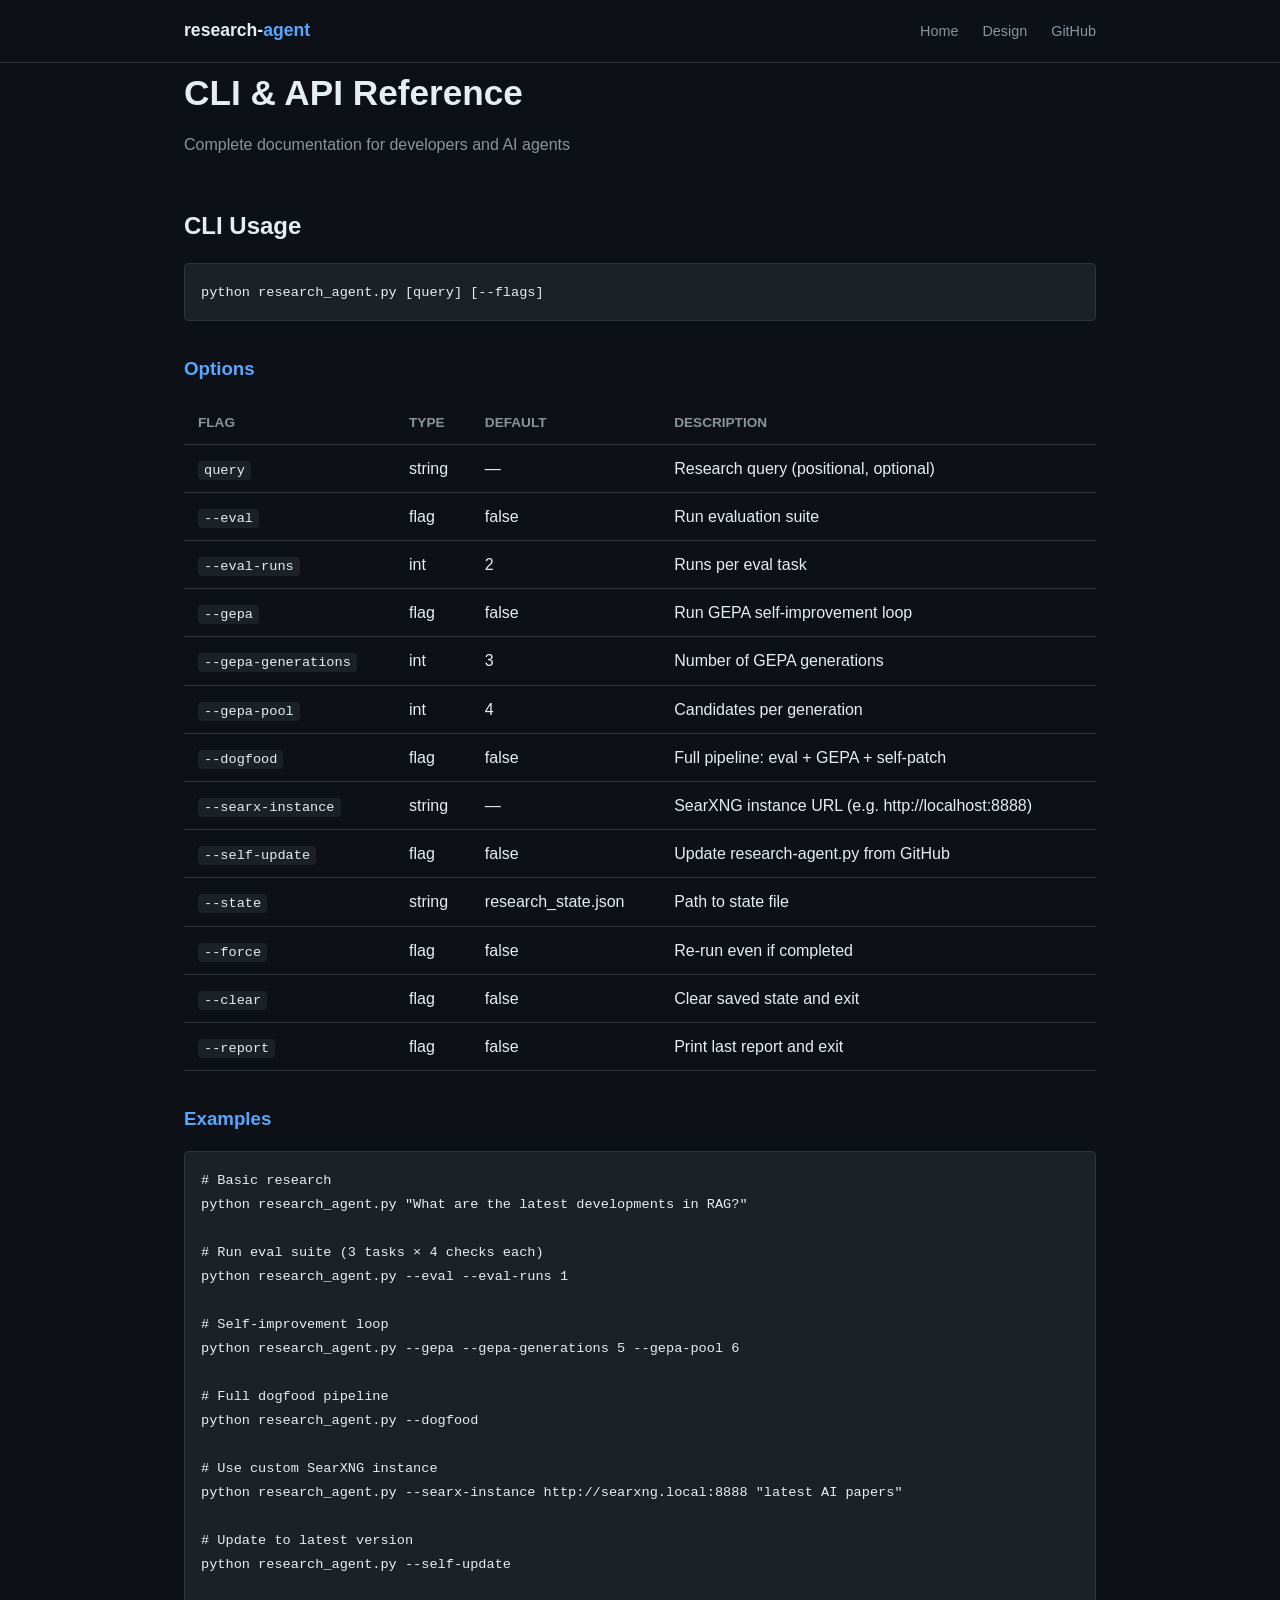
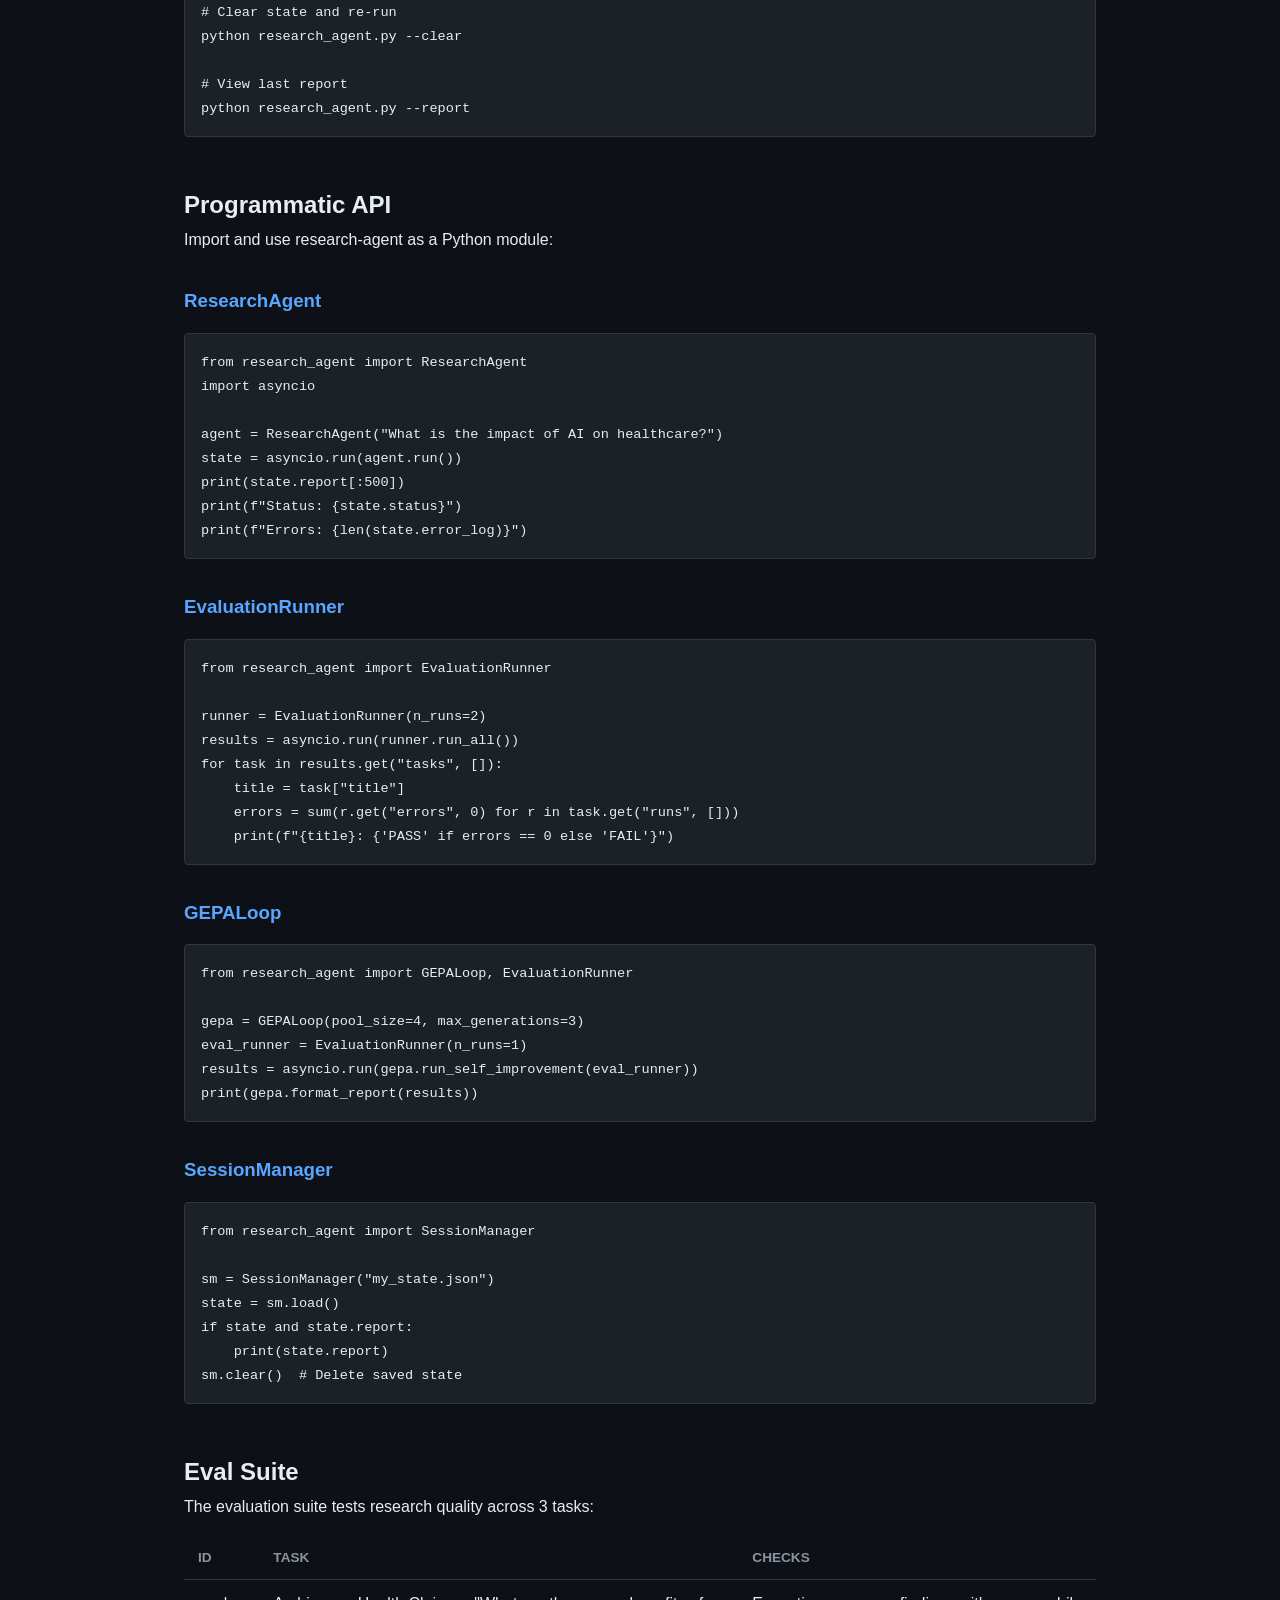
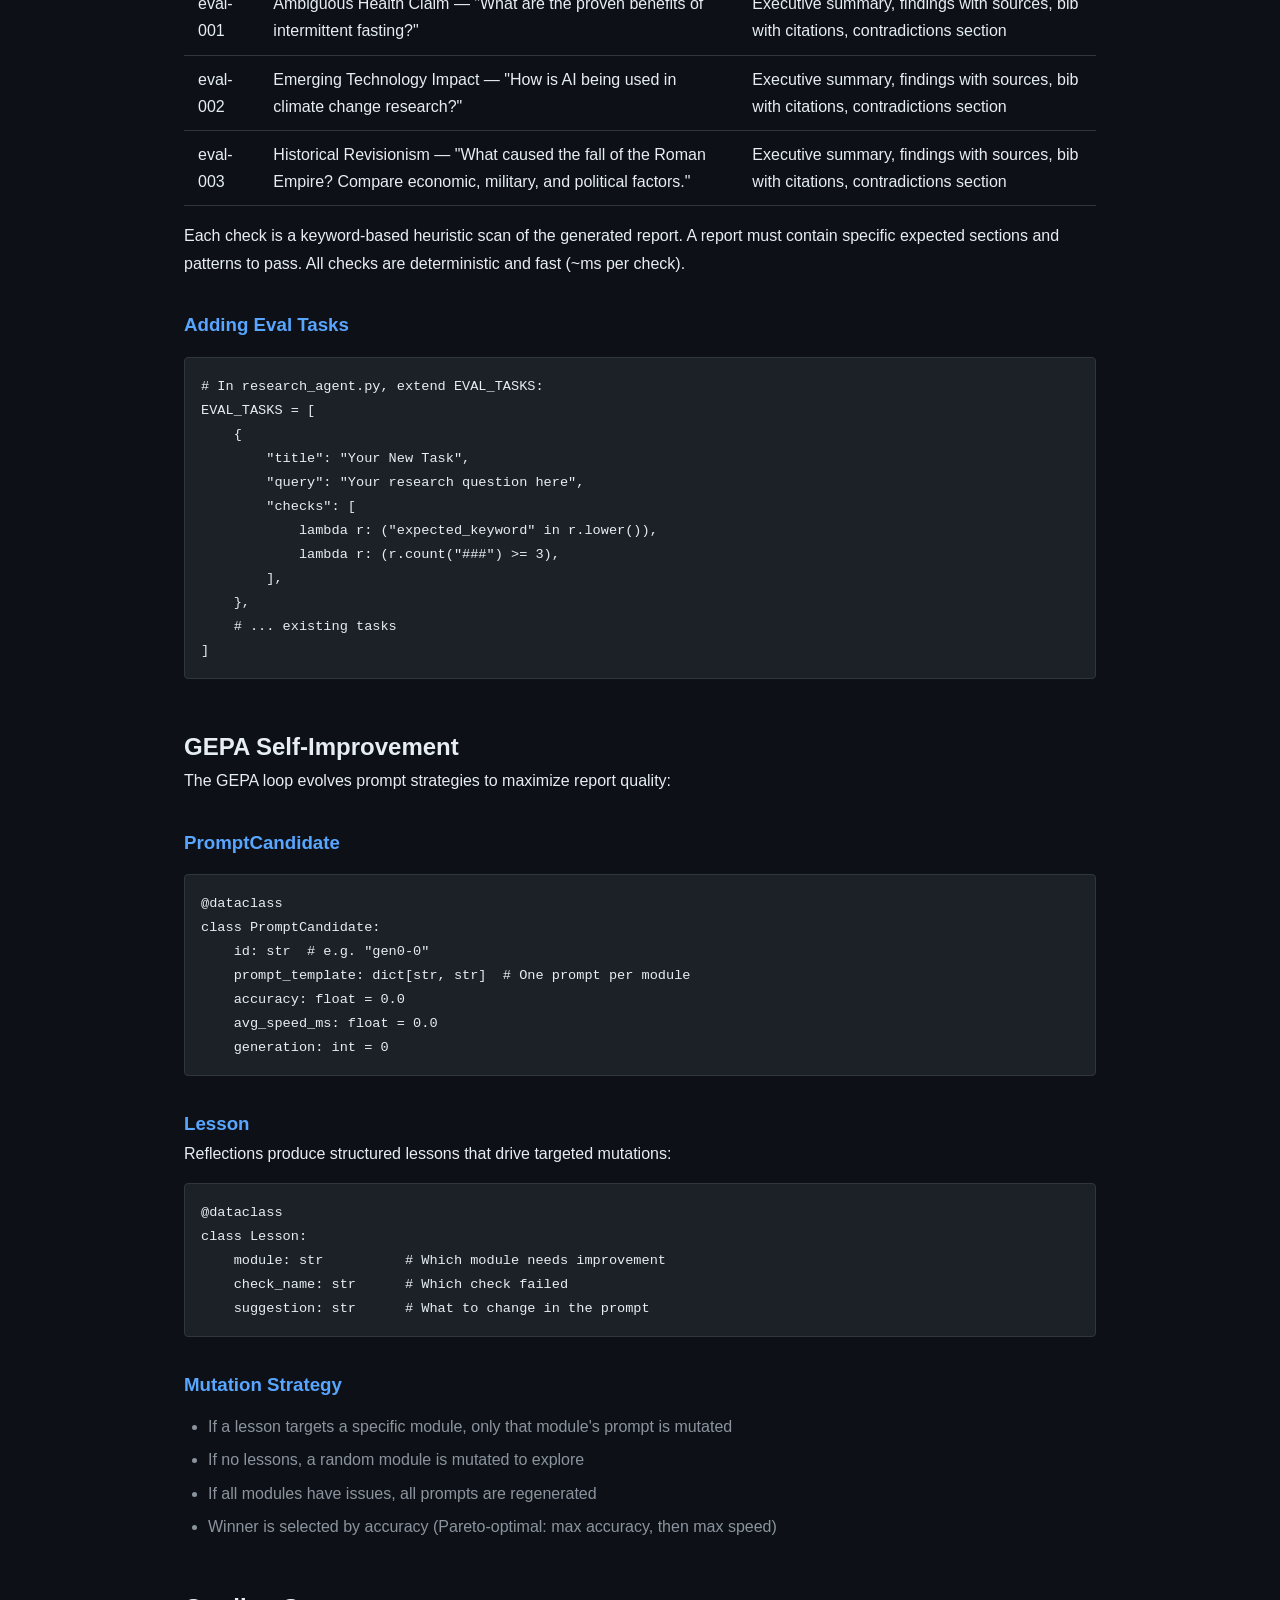
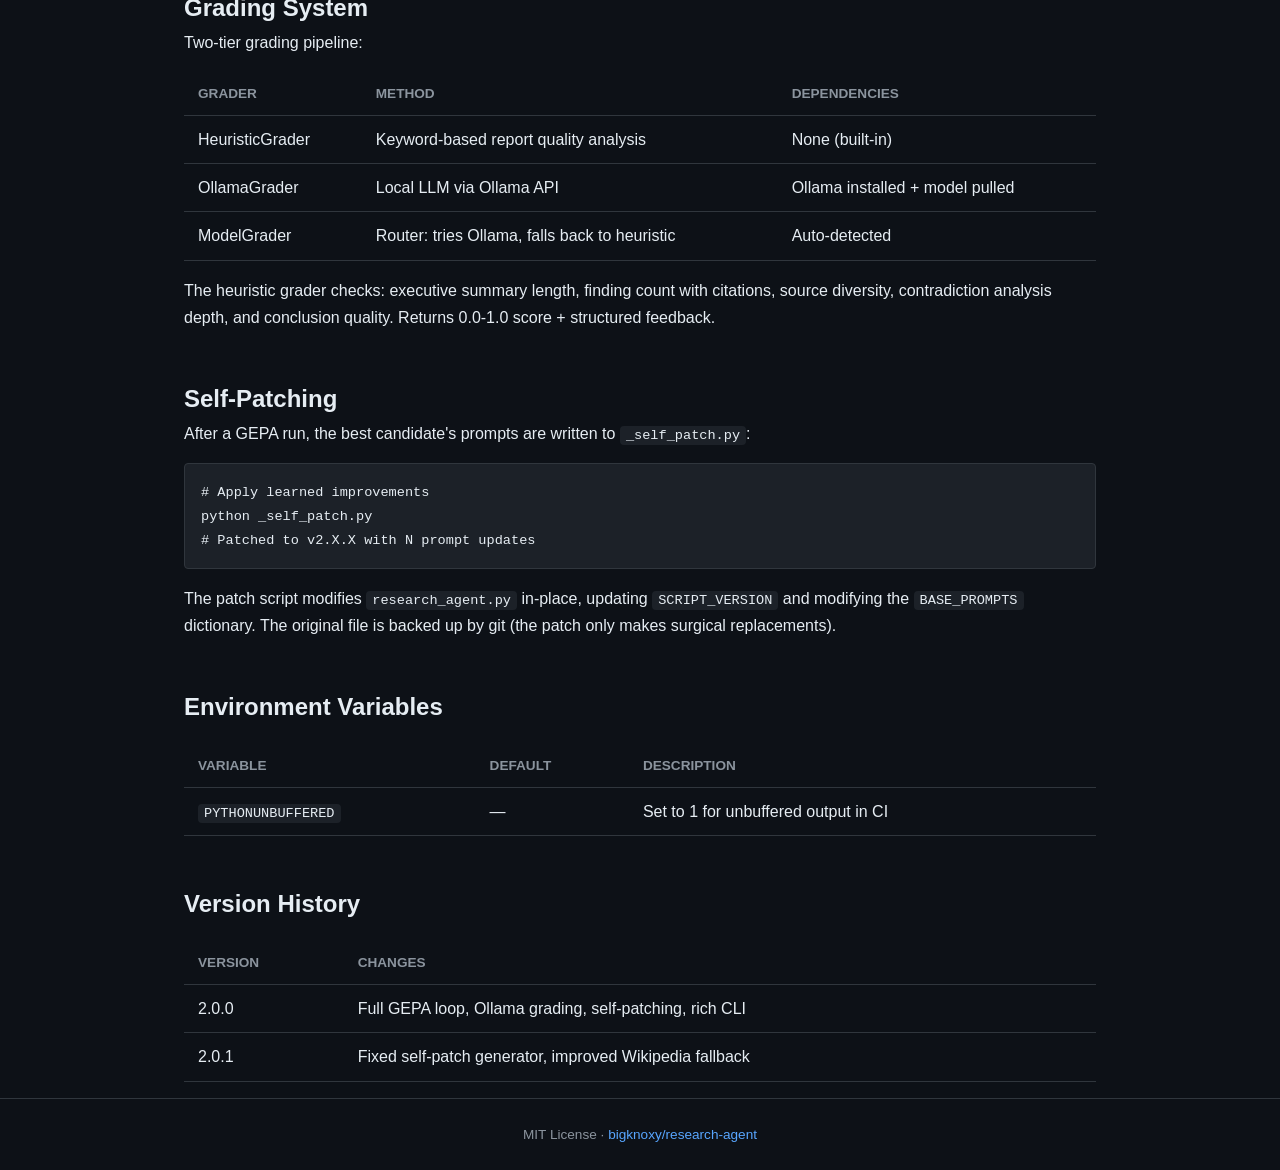
==== docs/api.html @ 5cabf2e4 "Initial release: research-agent v2.0.1 Self-improving deep research agent with: - Multi-source web c" ====
<!DOCTYPE html>
<html lang="en">
<head>
  <meta charset="UTF-8">
  <meta name="viewport" content="width=device-width, initial-scale=1.0">
  <title>API &amp; CLI Docs — research-agent</title>
  <meta name="description" content="Complete CLI reference, programmatic API, and internals documentation for research-agent.">
  <link rel="stylesheet" href="styles.css">
</head>
<body>
<nav>
  <div class="container">
    <span class="logo">research-<em>agent</em></span>
    <span class="spacer"></span>
    <a href="index.html">Home</a>
    <a href="design.html">Design</a>
    <a href="https://github.com/bigknoxy/research-agent">GitHub</a>
  </div>
</nav>

<div class="container content">
  <h1>CLI &amp; API Reference</h1>
  <p class="subtitle">Complete documentation for developers and AI agents</p>

  <h2>CLI Usage</h2>
  <pre><code>python research_agent.py [query] [--flags]</code></pre>

  <h3>Options</h3>
  <table>
    <tr><th>Flag</th><th>Type</th><th>Default</th><th>Description</th></tr>
    <tr><td><code>query</code></td><td>string</td><td>—</td><td>Research query (positional, optional)</td></tr>
    <tr><td><code>--eval</code></td><td>flag</td><td>false</td><td>Run evaluation suite</td></tr>
    <tr><td><code>--eval-runs</code></td><td>int</td><td>2</td><td>Runs per eval task</td></tr>
    <tr><td><code>--gepa</code></td><td>flag</td><td>false</td><td>Run GEPA self-improvement loop</td></tr>
    <tr><td><code>--gepa-generations</code></td><td>int</td><td>3</td><td>Number of GEPA generations</td></tr>
    <tr><td><code>--gepa-pool</code></td><td>int</td><td>4</td><td>Candidates per generation</td></tr>
    <tr><td><code>--dogfood</code></td><td>flag</td><td>false</td><td>Full pipeline: eval + GEPA + self-patch</td></tr>
    <tr><td><code>--searx-instance</code></td><td>string</td><td>—</td><td>SearXNG instance URL (e.g. http://localhost:8888)</td></tr>
    <tr><td><code>--self-update</code></td><td>flag</td><td>false</td><td>Update research-agent.py from GitHub</td></tr>
    <tr><td><code>--state</code></td><td>string</td><td>research_state.json</td><td>Path to state file</td></tr>
    <tr><td><code>--force</code></td><td>flag</td><td>false</td><td>Re-run even if completed</td></tr>
    <tr><td><code>--clear</code></td><td>flag</td><td>false</td><td>Clear saved state and exit</td></tr>
    <tr><td><code>--report</code></td><td>flag</td><td>false</td><td>Print last report and exit</td></tr>
  </table>

  <h3>Examples</h3>
  <pre><code># Basic research
python research_agent.py "What are the latest developments in RAG?"

# Run eval suite (3 tasks × 4 checks each)
python research_agent.py --eval --eval-runs 1

# Self-improvement loop
python research_agent.py --gepa --gepa-generations 5 --gepa-pool 6

# Full dogfood pipeline
python research_agent.py --dogfood

# Use custom SearXNG instance
python research_agent.py --searx-instance http://searxng.local:8888 "latest AI papers"

# Update to latest version
python research_agent.py --self-update

# Clear state and re-run
python research_agent.py --clear

# View last report
python research_agent.py --report</code></pre>

  <h2>Programmatic API</h2>
  <p>Import and use research-agent as a Python module:</p>

  <h3>ResearchAgent</h3>
  <pre><code>from research_agent import ResearchAgent
import asyncio

agent = ResearchAgent("What is the impact of AI on healthcare?")
state = asyncio.run(agent.run())
print(state.report[:500])
print(f"Status: {state.status}")
print(f"Errors: {len(state.error_log)}")</code></pre>

  <h3>EvaluationRunner</h3>
  <pre><code>from research_agent import EvaluationRunner

runner = EvaluationRunner(n_runs=2)
results = asyncio.run(runner.run_all())
for task in results.get("tasks", []):
    title = task["title"]
    errors = sum(r.get("errors", 0) for r in task.get("runs", []))
    print(f"{title}: {'PASS' if errors == 0 else 'FAIL'}")</code></pre>

  <h3>GEPALoop</h3>
  <pre><code>from research_agent import GEPALoop, EvaluationRunner

gepa = GEPALoop(pool_size=4, max_generations=3)
eval_runner = EvaluationRunner(n_runs=1)
results = asyncio.run(gepa.run_self_improvement(eval_runner))
print(gepa.format_report(results))</code></pre>

  <h3>SessionManager</h3>
  <pre><code>from research_agent import SessionManager

sm = SessionManager("my_state.json")
state = sm.load()
if state and state.report:
    print(state.report)
sm.clear()  # Delete saved state</code></pre>

  <h2>Eval Suite</h2>
  <p>The evaluation suite tests research quality across 3 tasks:</p>

  <table>
    <tr><th>ID</th><th>Task</th><th>Checks</th></tr>
    <tr><td>eval-001</td><td>Ambiguous Health Claim — "What are the proven benefits of intermittent fasting?"</td><td>Executive summary, findings with sources, bib with citations, contradictions section</td></tr>
    <tr><td>eval-002</td><td>Emerging Technology Impact — "How is AI being used in climate change research?"</td><td>Executive summary, findings with sources, bib with citations, contradictions section</td></tr>
    <tr><td>eval-003</td><td>Historical Revisionism — "What caused the fall of the Roman Empire? Compare economic, military, and political factors."</td><td>Executive summary, findings with sources, bib with citations, contradictions section</td></tr>
  </table>

  <p>Each check is a keyword-based heuristic scan of the generated report. A report must contain specific expected sections and patterns to pass. All checks are deterministic and fast (~ms per check).</p>

  <h3>Adding Eval Tasks</h3>
  <pre><code># In research_agent.py, extend EVAL_TASKS:
EVAL_TASKS = [
    {
        "title": "Your New Task",
        "query": "Your research question here",
        "checks": [
            lambda r: ("expected_keyword" in r.lower()),
            lambda r: (r.count("###") >= 3),
        ],
    },
    # ... existing tasks
]</code></pre>

  <h2>GEPA Self-Improvement</h2>
  <p>The GEPA loop evolves prompt strategies to maximize report quality:</p>

  <h3>PromptCandidate</h3>
  <pre><code>@dataclass
class PromptCandidate:
    id: str  # e.g. "gen0-0"
    prompt_template: dict[str, str]  # One prompt per module
    accuracy: float = 0.0
    avg_speed_ms: float = 0.0
    generation: int = 0</code></pre>

  <h3>Lesson</h3>
  <p>Reflections produce structured lessons that drive targeted mutations:</p>
  <pre><code>@dataclass
class Lesson:
    module: str          # Which module needs improvement
    check_name: str      # Which check failed
    suggestion: str      # What to change in the prompt</code></pre>

  <h3>Mutation Strategy</h3>
  <ul>
    <li>If a lesson targets a specific module, only that module's prompt is mutated</li>
    <li>If no lessons, a random module is mutated to explore</li>
    <li>If all modules have issues, all prompts are regenerated</li>
    <li>Winner is selected by accuracy (Pareto-optimal: max accuracy, then max speed)</li>
  </ul>

  <h2>Grading System</h2>
  <p>Two-tier grading pipeline:</p>

  <table>
    <tr><th>Grader</th><th>Method</th><th>Dependencies</th></tr>
    <tr><td>HeuristicGrader</td><td>Keyword-based report quality analysis</td><td>None (built-in)</td></tr>
    <tr><td>OllamaGrader</td><td>Local LLM via Ollama API</td><td>Ollama installed + model pulled</td></tr>
    <tr><td>ModelGrader</td><td>Router: tries Ollama, falls back to heuristic</td><td>Auto-detected</td></tr>
  </table>

  <p>The heuristic grader checks: executive summary length, finding count with citations, source diversity, contradiction analysis depth, and conclusion quality. Returns 0.0-1.0 score + structured feedback.</p>

  <h2>Self-Patching</h2>
  <p>After a GEPA run, the best candidate's prompts are written to <code>_self_patch.py</code>:</p>
  <pre><code># Apply learned improvements
python _self_patch.py
# Patched to v2.X.X with N prompt updates</code></pre>
  <p>The patch script modifies <code>research_agent.py</code> in-place, updating <code>SCRIPT_VERSION</code> and modifying the <code>BASE_PROMPTS</code> dictionary. The original file is backed up by git (the patch only makes surgical replacements).</p>

  <h2>Environment Variables</h2>
  <table>
    <tr><th>Variable</th><th>Default</th><th>Description</th></tr>
    <tr><td><code>PYTHONUNBUFFERED</code></td><td>—</td><td>Set to 1 for unbuffered output in CI</td></tr>
  </table>

  <h2>Version History</h2>
  <table>
    <tr><th>Version</th><th>Changes</th></tr>
    <tr><td>2.0.0</td><td>Full GEPA loop, Ollama grading, self-patching, rich CLI</td></tr>
    <tr><td>2.0.1</td><td>Fixed self-patch generator, improved Wikipedia fallback</td></tr>
  </table>

</div>

<footer>
  <div class="container">
    <p>MIT License &middot; <a href="https://github.com/bigknoxy/research-agent">bigknoxy/research-agent</a></p>
  </div>
</footer>
</body>
</html>
---- docs/styles.css ----
:root {
  --bg: #0d1117;
  --bg-card: #161b22;
  --bg-code: #1c2128;
  --border: #30363d;
  --text: #e6edf3;
  --text-dim: #8b949e;
  --accent: #58a6ff;
  --accent-glow: #1f6feb;
  --green: #3fb950;
  --orange: #d29922;
  --font: -apple-system, BlinkMacSystemFont, "Segoe UI", "Noto Sans", Helvetica, Arial, sans-serif;
  --font-mono: "SF Mono", "Cascadia Code", "Fira Code", "JetBrains Mono", Consolas, monospace;
}

* { margin: 0; padding: 0; box-sizing: border-box; }

body {
  font-family: var(--font);
  background: var(--bg);
  color: var(--text);
  line-height: 1.7;
  min-height: 100vh;
}

a { color: var(--accent); text-decoration: none; }
a:hover { text-decoration: underline; }

.container {
  max-width: 960px;
  margin: 0 auto;
  padding: 0 24px;
}

/* Nav */
nav {
  border-bottom: 1px solid var(--border);
  padding: 16px 0;
  background: var(--bg);
  position: sticky;
  top: 0;
  z-index: 10;
}
nav .container {
  display: flex;
  align-items: center;
  gap: 24px;
}
nav .logo {
  font-weight: 700;
  font-size: 1.1em;
  color: var(--text);
}
nav .logo em { color: var(--accent); font-style: normal; }
nav a { color: var(--text-dim); font-size: 0.9em; }
nav a:hover { color: var(--text); text-decoration: none; }
nav .spacer { flex: 1; }

/* Hero */
.hero {
  text-align: center;
  padding: 80px 0 60px;
}
.hero h1 {
  font-size: 3em;
  font-weight: 800;
  letter-spacing: -0.02em;
  margin-bottom: 16px;
}
.hero h1 em { color: var(--accent); font-style: normal; }
.hero p {
  color: var(--text-dim);
  font-size: 1.2em;
  max-width: 600px;
  margin: 0 auto 32px;
}

/* Install command */
.install-box {
  background: var(--bg-card);
  border: 1px solid var(--border);
  border-radius: 8px;
  padding: 16px 20px;
  display: inline-flex;
  align-items: center;
  gap: 12px;
  font-family: var(--font-mono);
  font-size: 0.9em;
  margin-bottom: 40px;
}
.install-box .prompt { color: var(--green); }
.install-box .cmd { color: var(--text); }
.copy-btn {
  background: var(--accent-glow);
  color: #fff;
  border: none;
  border-radius: 4px;
  padding: 4px 12px;
  font-size: 0.8em;
  cursor: pointer;
}
.copy-btn:hover { background: var(--accent); }

/* Features grid */
.features {
  display: grid;
  grid-template-columns: repeat(auto-fit, minmax(260px, 1fr));
  gap: 20px;
  margin-bottom: 60px;
}
.feature-card {
  background: var(--bg-card);
  border: 1px solid var(--border);
  border-radius: 8px;
  padding: 24px;
}
.feature-card h3 { margin-bottom: 8px; font-size: 1em; }
.feature-card p { color: var(--text-dim); font-size: 0.9em; line-height: 1.6; }
.feature-card .icon { font-size: 1.5em; margin-bottom: 12px; display: block; }

/* Sections */
section { margin-bottom: 60px; }
section h2 {
  font-size: 1.5em;
  margin-bottom: 20px;
  padding-bottom: 8px;
  border-bottom: 1px solid var(--border);
}

/* Code blocks */
pre, code {
  font-family: var(--font-mono);
  background: var(--bg-code);
  border-radius: 4px;
}
code {
  padding: 2px 6px;
  font-size: 0.85em;
}
pre {
  padding: 16px;
  overflow-x: auto;
  border: 1px solid var(--border);
  margin: 16px 0;
  line-height: 1.5;
}
pre code {
  background: none;
  padding: 0;
}

/* Tables */
table {
  width: 100%;
  border-collapse: collapse;
  margin: 16px 0;
}
th, td {
  text-align: left;
  padding: 10px 14px;
  border-bottom: 1px solid var(--border);
}
th { color: var(--text-dim); font-weight: 600; font-size: 0.85em; text-transform: uppercase; }

/* Content pages */
.content h1 { font-size: 2.2em; margin-bottom: 8px; }
.content h1 + p { color: var(--text-dim); margin-bottom: 32px; }
.content h2 { margin-top: 48px; }
.content h3 { margin-top: 32px; color: var(--accent); }
.content ul, .content ol { padding-left: 24px; margin: 12px 0; }
.content li { margin-bottom: 6px; color: var(--text-dim); }
.content .tag {
  display: inline-block;
  background: var(--accent-glow);
  color: #fff;
  font-size: 0.7em;
  padding: 2px 8px;
  border-radius: 4px;
  font-weight: 600;
  text-transform: uppercase;
}

/* Footer */
footer {
  border-top: 1px solid var(--border);
  padding: 24px 0;
  text-align: center;
  color: var(--text-dim);
  font-size: 0.85em;
}

/* Subtitle */
.subtitle { color: var(--text-dim); margin-bottom: 12px; }

.quick-links {
  display: flex;
  gap: 12px;
  justify-content: center;
  flex-wrap: wrap;
  margin-bottom: 40px;
}
.quick-links a {
  background: var(--bg-card);
  border: 1px solid var(--border);
  border-radius: 6px;
  padding: 10px 20px;
  font-size: 0.9em;
  color: var(--text);
}
.quick-links a:hover {
  border-color: var(--accent);
  text-decoration: none;
}

@media (max-width: 640px) {
  .hero h1 { font-size: 2em; }
  .hero p { font-size: 1em; }
  .install-box { font-size: 0.8em; flex-wrap: wrap; justify-content: center; }
}
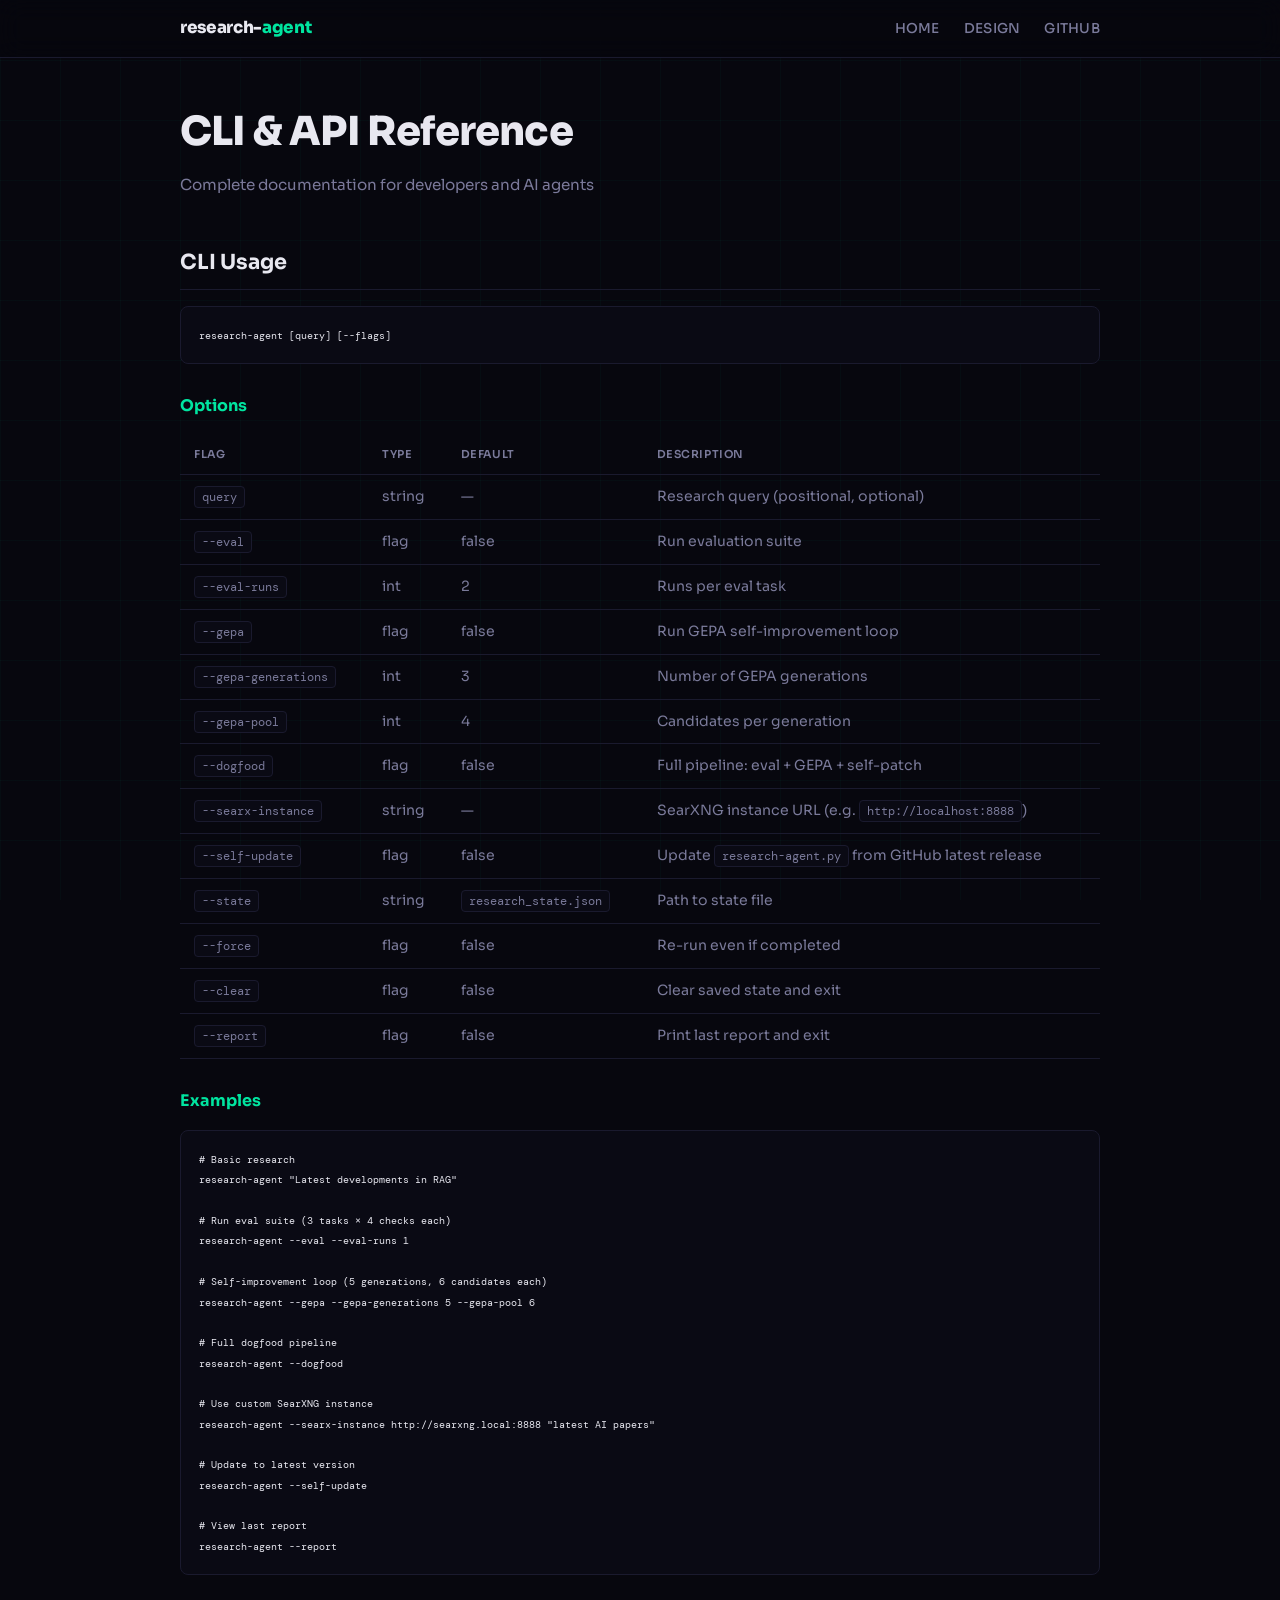
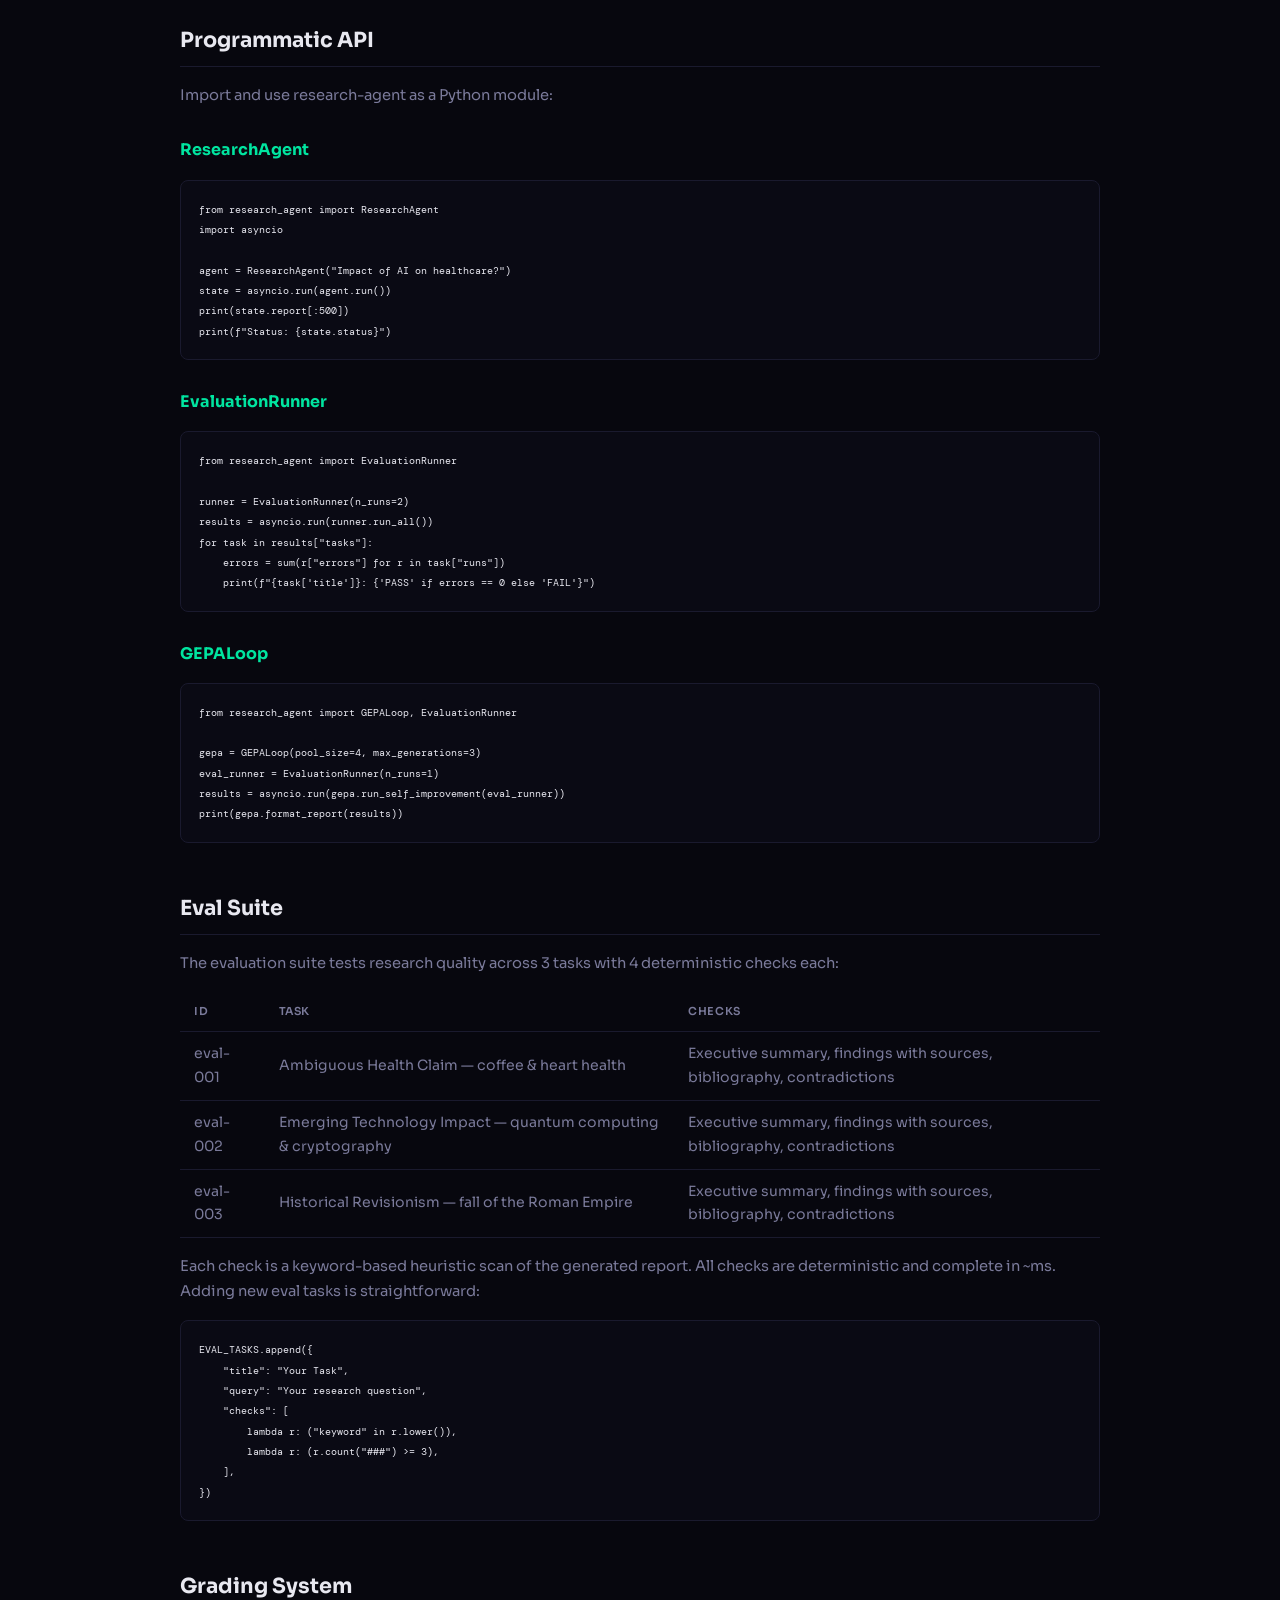
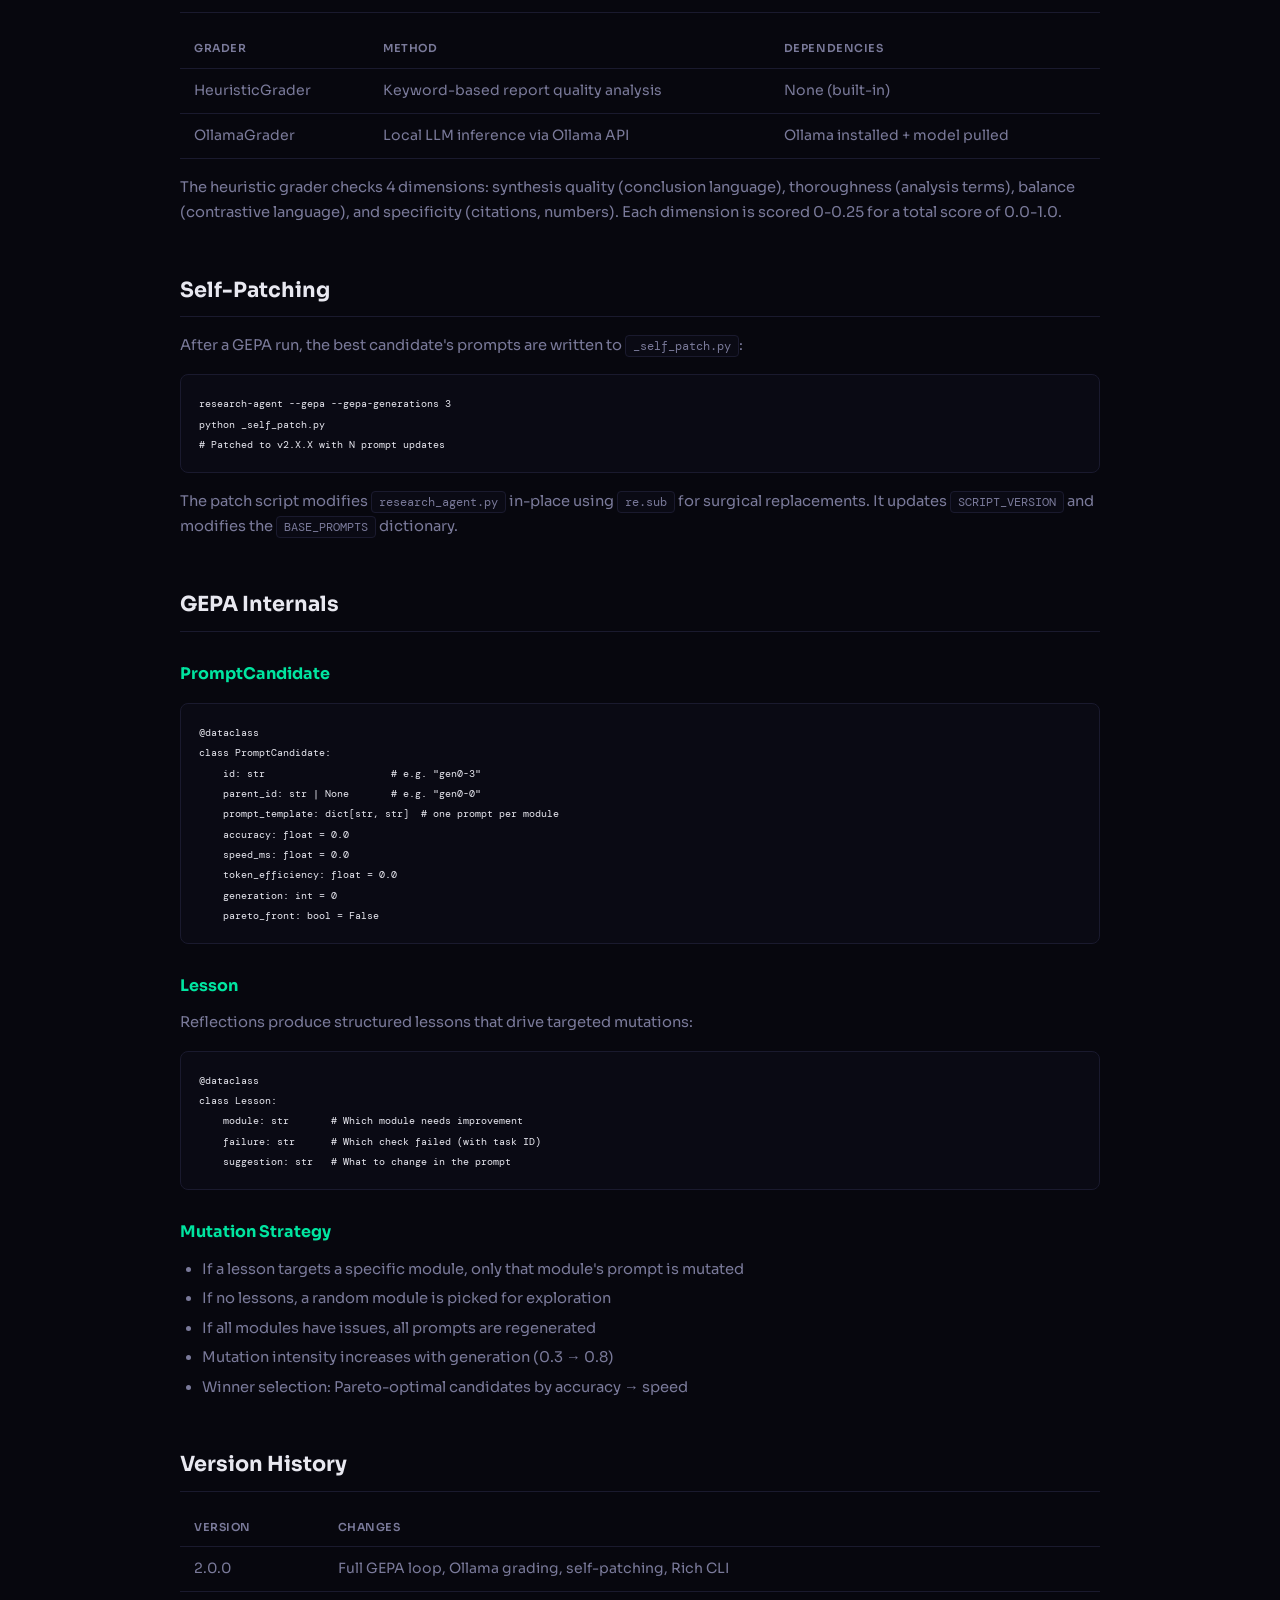
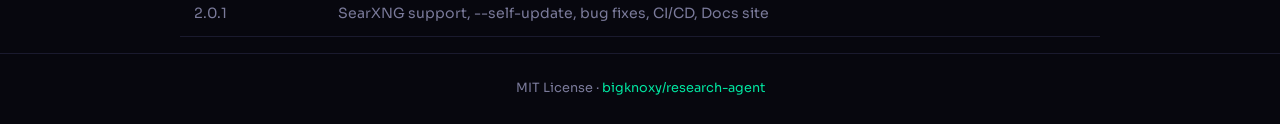
==== commit 3f848524: "Release v2.1.0: SearXNG, self-update, CI/CD, docs site, bug fixes - Add --searx-instance flag for cu" ====
--- a/docs/api.html
+++ b/docs/api.html
@@ -10,7 +10,7 @@
 <body>
 <nav>
   <div class="container">
-    <span class="logo">research-<em>agent</em></span>
+    <span class="logo">research-<span class="accent">agent</span></span>
     <span class="spacer"></span>
     <a href="index.html">Home</a>
     <a href="design.html">Design</a>
@@ -23,7 +23,7 @@
   <p class="subtitle">Complete documentation for developers and AI agents</p>
 
   <h2>CLI Usage</h2>
-  <pre><code>python research_agent.py [query] [--flags]</code></pre>
+  <pre><code>research-agent [query] [--flags]</code></pre>
 
   <h3>Options</h3>
   <table>
@@ -35,9 +35,9 @@
     <tr><td><code>--gepa-generations</code></td><td>int</td><td>3</td><td>Number of GEPA generations</td></tr>
     <tr><td><code>--gepa-pool</code></td><td>int</td><td>4</td><td>Candidates per generation</td></tr>
     <tr><td><code>--dogfood</code></td><td>flag</td><td>false</td><td>Full pipeline: eval + GEPA + self-patch</td></tr>
-    <tr><td><code>--searx-instance</code></td><td>string</td><td>—</td><td>SearXNG instance URL (e.g. http://localhost:8888)</td></tr>
-    <tr><td><code>--self-update</code></td><td>flag</td><td>false</td><td>Update research-agent.py from GitHub</td></tr>
-    <tr><td><code>--state</code></td><td>string</td><td>research_state.json</td><td>Path to state file</td></tr>
+    <tr><td><code>--searx-instance</code></td><td>string</td><td>—</td><td>SearXNG instance URL (e.g. <code>http://localhost:8888</code>)</td></tr>
+    <tr><td><code>--self-update</code></td><td>flag</td><td>false</td><td>Update <code>research-agent.py</code> from GitHub latest release</td></tr>
+    <tr><td><code>--state</code></td><td>string</td><td><code>research_state.json</code></td><td>Path to state file</td></tr>
     <tr><td><code>--force</code></td><td>flag</td><td>false</td><td>Re-run even if completed</td></tr>
     <tr><td><code>--clear</code></td><td>flag</td><td>false</td><td>Clear saved state and exit</td></tr>
     <tr><td><code>--report</code></td><td>flag</td><td>false</td><td>Print last report and exit</td></tr>
@@ -45,28 +45,25 @@
 
   <h3>Examples</h3>
   <pre><code># Basic research
-python research_agent.py "What are the latest developments in RAG?"
+research-agent "Latest developments in RAG"
 
 # Run eval suite (3 tasks × 4 checks each)
-python research_agent.py --eval --eval-runs 1
+research-agent --eval --eval-runs 1
 
-# Self-improvement loop
-python research_agent.py --gepa --gepa-generations 5 --gepa-pool 6
+# Self-improvement loop (5 generations, 6 candidates each)
+research-agent --gepa --gepa-generations 5 --gepa-pool 6
 
 # Full dogfood pipeline
-python research_agent.py --dogfood
+research-agent --dogfood
 
 # Use custom SearXNG instance
-python research_agent.py --searx-instance http://searxng.local:8888 "latest AI papers"
+research-agent --searx-instance http://searxng.local:8888 "latest AI papers"
 
 # Update to latest version
-python research_agent.py --self-update
-
-# Clear state and re-run
-python research_agent.py --clear
+research-agent --self-update
 
 # View last report
-python research_agent.py --report</code></pre>
+research-agent --report</code></pre>
 
   <h2>Programmatic API</h2>
   <p>Import and use research-agent as a Python module:</p>
@@ -75,21 +72,19 @@
   <pre><code>from research_agent import ResearchAgent
 import asyncio
 
-agent = ResearchAgent("What is the impact of AI on healthcare?")
+agent = ResearchAgent("Impact of AI on healthcare?")
 state = asyncio.run(agent.run())
 print(state.report[:500])
-print(f"Status: {state.status}")
-print(f"Errors: {len(state.error_log)}")</code></pre>
+print(f"Status: {state.status}")</code></pre>
 
   <h3>EvaluationRunner</h3>
   <pre><code>from research_agent import EvaluationRunner
 
 runner = EvaluationRunner(n_runs=2)
 results = asyncio.run(runner.run_all())
-for task in results.get("tasks", []):
-    title = task["title"]
-    errors = sum(r.get("errors", 0) for r in task.get("runs", []))
-    print(f"{title}: {'PASS' if errors == 0 else 'FAIL'}")</code></pre>
+for task in results["tasks"]:
+    errors = sum(r["errors"] for r in task["runs"])
+    print(f"{task['title']}: {'PASS' if errors == 0 else 'FAIL'}")</code></pre>
 
   <h3>GEPALoop</h3>
   <pre><code>from research_agent import GEPALoop, EvaluationRunner
@@ -99,101 +94,82 @@
 results = asyncio.run(gepa.run_self_improvement(eval_runner))
 print(gepa.format_report(results))</code></pre>
 
-  <h3>SessionManager</h3>
-  <pre><code>from research_agent import SessionManager
-
-sm = SessionManager("my_state.json")
-state = sm.load()
-if state and state.report:
-    print(state.report)
-sm.clear()  # Delete saved state</code></pre>
-
   <h2>Eval Suite</h2>
-  <p>The evaluation suite tests research quality across 3 tasks:</p>
+  <p>The evaluation suite tests research quality across 3 tasks with 4 deterministic checks each:</p>
 
   <table>
     <tr><th>ID</th><th>Task</th><th>Checks</th></tr>
-    <tr><td>eval-001</td><td>Ambiguous Health Claim — "What are the proven benefits of intermittent fasting?"</td><td>Executive summary, findings with sources, bib with citations, contradictions section</td></tr>
-    <tr><td>eval-002</td><td>Emerging Technology Impact — "How is AI being used in climate change research?"</td><td>Executive summary, findings with sources, bib with citations, contradictions section</td></tr>
-    <tr><td>eval-003</td><td>Historical Revisionism — "What caused the fall of the Roman Empire? Compare economic, military, and political factors."</td><td>Executive summary, findings with sources, bib with citations, contradictions section</td></tr>
+    <tr><td>eval-001</td><td>Ambiguous Health Claim — coffee &amp; heart health</td><td>Executive summary, findings with sources, bibliography, contradictions</td></tr>
+    <tr><td>eval-002</td><td>Emerging Technology Impact — quantum computing &amp; cryptography</td><td>Executive summary, findings with sources, bibliography, contradictions</td></tr>
+    <tr><td>eval-003</td><td>Historical Revisionism — fall of the Roman Empire</td><td>Executive summary, findings with sources, bibliography, contradictions</td></tr>
   </table>
 
-  <p>Each check is a keyword-based heuristic scan of the generated report. A report must contain specific expected sections and patterns to pass. All checks are deterministic and fast (~ms per check).</p>
+  <p>Each check is a keyword-based heuristic scan of the generated report. All checks are deterministic and complete in ~ms. Adding new eval tasks is straightforward:</p>
 
-  <h3>Adding Eval Tasks</h3>
-  <pre><code># In research_agent.py, extend EVAL_TASKS:
-EVAL_TASKS = [
-    {
-        "title": "Your New Task",
-        "query": "Your research question here",
-        "checks": [
-            lambda r: ("expected_keyword" in r.lower()),
-            lambda r: (r.count("###") >= 3),
-        ],
-    },
-    # ... existing tasks
-]</code></pre>
+  <pre><code>EVAL_TASKS.append({
+    "title": "Your Task",
+    "query": "Your research question",
+    "checks": [
+        lambda r: ("keyword" in r.lower()),
+        lambda r: (r.count("###") >= 3),
+    ],
+})</code></pre>
 
-  <h2>GEPA Self-Improvement</h2>
-  <p>The GEPA loop evolves prompt strategies to maximize report quality:</p>
+  <h2>Grading System</h2>
+  <table>
+    <tr><th>Grader</th><th>Method</th><th>Dependencies</th></tr>
+    <tr><td>HeuristicGrader</td><td>Keyword-based report quality analysis</td><td>None (built-in)</td></tr>
+    <tr><td>OllamaGrader</td><td>Local LLM inference via Ollama API</td><td>Ollama installed + model pulled</td></tr>
+  </table>
+
+  <p>The heuristic grader checks 4 dimensions: synthesis quality (conclusion language), thoroughness (analysis terms), balance (contrastive language), and specificity (citations, numbers). Each dimension is scored 0-0.25 for a total score of 0.0-1.0.</p>
+
+  <h2>Self-Patching</h2>
+  <p>After a GEPA run, the best candidate's prompts are written to <code>_self_patch.py</code>:</p>
+
+  <pre><code>research-agent --gepa --gepa-generations 3
+python _self_patch.py
+# Patched to v2.X.X with N prompt updates</code></pre>
+
+  <p>The patch script modifies <code>research_agent.py</code> in-place using <code>re.sub</code> for surgical replacements. It updates <code>SCRIPT_VERSION</code> and modifies the <code>BASE_PROMPTS</code> dictionary.</p>
+
+  <h2>GEPA Internals</h2>
 
   <h3>PromptCandidate</h3>
   <pre><code>@dataclass
 class PromptCandidate:
-    id: str  # e.g. "gen0-0"
-    prompt_template: dict[str, str]  # One prompt per module
+    id: str                     # e.g. "gen0-3"
+    parent_id: str | None       # e.g. "gen0-0"
+    prompt_template: dict[str, str]  # one prompt per module
     accuracy: float = 0.0
-    avg_speed_ms: float = 0.0
-    generation: int = 0</code></pre>
+    speed_ms: float = 0.0
+    token_efficiency: float = 0.0
+    generation: int = 0
+    pareto_front: bool = False</code></pre>
 
   <h3>Lesson</h3>
   <p>Reflections produce structured lessons that drive targeted mutations:</p>
   <pre><code>@dataclass
 class Lesson:
-    module: str          # Which module needs improvement
-    check_name: str      # Which check failed
-    suggestion: str      # What to change in the prompt</code></pre>
+    module: str       # Which module needs improvement
+    failure: str      # Which check failed (with task ID)
+    suggestion: str   # What to change in the prompt</code></pre>
 
   <h3>Mutation Strategy</h3>
   <ul>
     <li>If a lesson targets a specific module, only that module's prompt is mutated</li>
-    <li>If no lessons, a random module is mutated to explore</li>
+    <li>If no lessons, a random module is picked for exploration</li>
     <li>If all modules have issues, all prompts are regenerated</li>
-    <li>Winner is selected by accuracy (Pareto-optimal: max accuracy, then max speed)</li>
+    <li>Mutation intensity increases with generation (0.3 → 0.8)</li>
+    <li>Winner selection: Pareto-optimal candidates by accuracy → speed</li>
   </ul>
-
-  <h2>Grading System</h2>
-  <p>Two-tier grading pipeline:</p>
-
-  <table>
-    <tr><th>Grader</th><th>Method</th><th>Dependencies</th></tr>
-    <tr><td>HeuristicGrader</td><td>Keyword-based report quality analysis</td><td>None (built-in)</td></tr>
-    <tr><td>OllamaGrader</td><td>Local LLM via Ollama API</td><td>Ollama installed + model pulled</td></tr>
-    <tr><td>ModelGrader</td><td>Router: tries Ollama, falls back to heuristic</td><td>Auto-detected</td></tr>
-  </table>
-
-  <p>The heuristic grader checks: executive summary length, finding count with citations, source diversity, contradiction analysis depth, and conclusion quality. Returns 0.0-1.0 score + structured feedback.</p>
-
-  <h2>Self-Patching</h2>
-  <p>After a GEPA run, the best candidate's prompts are written to <code>_self_patch.py</code>:</p>
-  <pre><code># Apply learned improvements
-python _self_patch.py
-# Patched to v2.X.X with N prompt updates</code></pre>
-  <p>The patch script modifies <code>research_agent.py</code> in-place, updating <code>SCRIPT_VERSION</code> and modifying the <code>BASE_PROMPTS</code> dictionary. The original file is backed up by git (the patch only makes surgical replacements).</p>
-
-  <h2>Environment Variables</h2>
-  <table>
-    <tr><th>Variable</th><th>Default</th><th>Description</th></tr>
-    <tr><td><code>PYTHONUNBUFFERED</code></td><td>—</td><td>Set to 1 for unbuffered output in CI</td></tr>
-  </table>
 
   <h2>Version History</h2>
   <table>
     <tr><th>Version</th><th>Changes</th></tr>
-    <tr><td>2.0.0</td><td>Full GEPA loop, Ollama grading, self-patching, rich CLI</td></tr>
-    <tr><td>2.0.1</td><td>Fixed self-patch generator, improved Wikipedia fallback</td></tr>
+    <tr><td>2.0.0</td><td>Full GEPA loop, Ollama grading, self-patching, Rich CLI</td></tr>
+    <tr><td>2.0.1</td><td>SearXNG support, --self-update, bug fixes, CI/CD, Docs site</td></tr>
   </table>
-
 </div>
 
 <footer>
--- a/docs/styles.css
+++ b/docs/styles.css
@@ -1,219 +1,341 @@
+/* ── research-agent — Dark Futuristic Design ── */
+@import url('https://fonts.googleapis.com/css2?family=Sora:wght@400;600;700;800&family=DM+Mono:wght@400;500&display=swap');
+
 :root {
-  --bg: #0d1117;
-  --bg-card: #161b22;
-  --bg-code: #1c2128;
-  --border: #30363d;
-  --text: #e6edf3;
-  --text-dim: #8b949e;
-  --accent: #58a6ff;
-  --accent-glow: #1f6feb;
-  --green: #3fb950;
-  --orange: #d29922;
-  --font: -apple-system, BlinkMacSystemFont, "Segoe UI", "Noto Sans", Helvetica, Arial, sans-serif;
-  --font-mono: "SF Mono", "Cascadia Code", "Fira Code", "JetBrains Mono", Consolas, monospace;
+  --bg: #07070e;
+  --bg-card: #0f0f1a;
+  --bg-card-hover: #161625;
+  --bg-code: #0a0a14;
+  --border: #1a1a2e;
+  --border-accent: #2a2a4e;
+  --text: #e8e8f0;
+  --text-dim: #7a7a9a;
+  --accent: #00e5a0;
+  --accent-glow: rgba(0, 229, 160, 0.15);
+  --accent-secondary: #7c5cff;
+  --accent-secondary-glow: rgba(124, 92, 255, 0.12);
+  --gradient: linear-gradient(135deg, #00e5a0 0%, #7c5cff 100%);
+  --font-sans: "Sora", -apple-system, BlinkMacSystemFont, "Segoe UI", sans-serif;
+  --font-mono: "DM Mono", "SF Mono", "Cascadia Code", "Fira Code", monospace;
 }
 
 * { margin: 0; padding: 0; box-sizing: border-box; }
 
+html { scroll-behavior: smooth; }
+
 body {
-  font-family: var(--font);
+  font-family: var(--font-sans);
   background: var(--bg);
   color: var(--text);
   line-height: 1.7;
   min-height: 100vh;
-}
-
-a { color: var(--accent); text-decoration: none; }
-a:hover { text-decoration: underline; }
+  -webkit-font-smoothing: antialiased;
+}
+
+a { color: var(--accent); text-decoration: none; transition: opacity 0.2s; }
+a:hover { opacity: 0.8; text-decoration: none; }
 
 .container {
   max-width: 960px;
   margin: 0 auto;
-  padding: 0 24px;
-}
-
-/* Nav */
+  padding: 0 20px;
+}
+
+/* ── Background Grid ── */
+body::before {
+  content: '';
+  position: fixed;
+  top: 0; left: 0; width: 100%; height: 100%;
+  background-image:
+    linear-gradient(rgba(0, 229, 160, 0.03) 1px, transparent 1px),
+    linear-gradient(90deg, rgba(0, 229, 160, 0.03) 1px, transparent 1px);
+  background-size: 60px 60px;
+  pointer-events: none;
+  z-index: 0;
+}
+
+/* ── Nav ── */
 nav {
-  border-bottom: 1px solid var(--border);
-  padding: 16px 0;
-  background: var(--bg);
   position: sticky;
   top: 0;
-  z-index: 10;
+  z-index: 100;
+  background: rgba(7, 7, 14, 0.85);
+  backdrop-filter: blur(12px);
+  -webkit-backdrop-filter: blur(12px);
+  border-bottom: 1px solid var(--border);
 }
 nav .container {
   display: flex;
   align-items: center;
   gap: 24px;
+  padding-top: 14px;
+  padding-bottom: 14px;
 }
 nav .logo {
-  font-weight: 700;
-  font-size: 1.1em;
+  font-weight: 800;
+  font-size: 1.05em;
+  letter-spacing: -0.02em;
   color: var(--text);
 }
-nav .logo em { color: var(--accent); font-style: normal; }
-nav a { color: var(--text-dim); font-size: 0.9em; }
-nav a:hover { color: var(--text); text-decoration: none; }
+nav .logo .accent { color: var(--accent); }
+nav a { color: var(--text-dim); font-size: 0.85em; font-weight: 500; letter-spacing: 0.02em; text-transform: uppercase; }
+nav a:hover { color: var(--text); }
 nav .spacer { flex: 1; }
 
-/* Hero */
+/* ── Hero ── */
 .hero {
   text-align: center;
-  padding: 80px 0 60px;
+  padding: 100px 0 60px;
+  position: relative;
+  z-index: 1;
 }
 .hero h1 {
-  font-size: 3em;
+  font-size: clamp(2.2em, 6vw, 3.8em);
   font-weight: 800;
-  letter-spacing: -0.02em;
+  letter-spacing: -0.03em;
+  line-height: 1.1;
   margin-bottom: 16px;
-}
-.hero h1 em { color: var(--accent); font-style: normal; }
+  animation: fadeUp 0.8s ease-out;
+}
+.hero h1 .accent { background: var(--gradient); -webkit-background-clip: text; -webkit-text-fill-color: transparent; background-clip: text; }
 .hero p {
   color: var(--text-dim);
-  font-size: 1.2em;
-  max-width: 600px;
-  margin: 0 auto 32px;
-}
-
-/* Install command */
+  font-size: clamp(0.95em, 2.5vw, 1.2em);
+  max-width: 540px;
+  margin: 0 auto 36px;
+  line-height: 1.6;
+  animation: fadeUp 0.8s ease-out 0.15s both;
+}
+
+/* ── Install Box ── */
 .install-box {
+  display: inline-flex;
+  align-items: center;
+  gap: 10px;
+  background: var(--bg-card);
+  border: 1px solid var(--border-accent);
+  border-radius: 10px;
+  padding: 14px 18px;
+  font-family: var(--font-mono);
+  font-size: clamp(0.75em, 2vw, 0.85em);
+  margin-bottom: 36px;
+  animation: fadeUp 0.8s ease-out 0.3s both;
+}
+.install-box .prompt { color: var(--accent); font-weight: 500; }
+.install-box .cmd { color: var(--text); }
+.install-box .copy-btn {
+  background: var(--accent);
+  color: #07070e;
+  border: none;
+  border-radius: 5px;
+  padding: 4px 12px;
+  font-size: 0.75em;
+  font-weight: 600;
+  cursor: pointer;
+  transition: opacity 0.2s;
+}
+.install-box .copy-btn:hover { opacity: 0.85; }
+
+/* ── Quick Links ── */
+.quick-links {
+  display: flex;
+  gap: 10px;
+  justify-content: center;
+  flex-wrap: wrap;
+  margin-bottom: 40px;
+  animation: fadeUp 0.8s ease-out 0.45s both;
+}
+.quick-links a {
   background: var(--bg-card);
   border: 1px solid var(--border);
   border-radius: 8px;
-  padding: 16px 20px;
-  display: inline-flex;
-  align-items: center;
-  gap: 12px;
-  font-family: var(--font-mono);
-  font-size: 0.9em;
-  margin-bottom: 40px;
-}
-.install-box .prompt { color: var(--green); }
-.install-box .cmd { color: var(--text); }
-.copy-btn {
-  background: var(--accent-glow);
-  color: #fff;
-  border: none;
-  border-radius: 4px;
-  padding: 4px 12px;
-  font-size: 0.8em;
-  cursor: pointer;
-}
-.copy-btn:hover { background: var(--accent); }
-
-/* Features grid */
+  padding: 8px 18px;
+  font-size: 0.82em;
+  font-weight: 600;
+  color: var(--text-dim);
+  transition: all 0.2s;
+}
+.quick-links a:hover {
+  border-color: var(--accent);
+  color: var(--text);
+  background: var(--bg-card-hover);
+}
+
+/* ── Features ── */
 .features {
   display: grid;
-  grid-template-columns: repeat(auto-fit, minmax(260px, 1fr));
-  gap: 20px;
+  grid-template-columns: repeat(auto-fit, minmax(240px, 1fr));
+  gap: 16px;
   margin-bottom: 60px;
 }
 .feature-card {
   background: var(--bg-card);
   border: 1px solid var(--border);
+  border-radius: 10px;
+  padding: 24px;
+  transition: all 0.25s ease;
+  position: relative;
+  overflow: hidden;
+}
+.feature-card:hover {
+  border-color: var(--border-accent);
+  background: var(--bg-card-hover);
+  transform: translateY(-2px);
+}
+.feature-card::before {
+  content: '';
+  position: absolute;
+  top: 0; left: 0;
+  width: 100%; height: 2px;
+  background: var(--gradient);
+  opacity: 0;
+  transition: opacity 0.25s;
+}
+.feature-card:hover::before { opacity: 1; }
+.feature-card h3 { font-size: 0.95em; font-weight: 700; margin-bottom: 8px; color: var(--text); }
+.feature-card p { color: var(--text-dim); font-size: 0.82em; line-height: 1.6; }
+.feature-card code {
+  font-family: var(--font-mono);
+  font-size: 0.8em;
+  background: var(--bg-code);
+  padding: 1px 5px;
+  border-radius: 3px;
+  color: var(--accent);
+}
+
+/* ── Sections ── */
+section { margin-bottom: 60px; position: relative; z-index: 1; }
+section h2 {
+  font-size: 1.3em;
+  font-weight: 700;
+  margin-bottom: 20px;
+  padding-bottom: 10px;
+  border-bottom: 1px solid var(--border);
+  letter-spacing: -0.01em;
+}
+
+/* ── Code ── */
+pre, code { font-family: var(--font-mono); }
+code {
+  background: var(--bg-code);
+  padding: 2px 7px;
+  border-radius: 4px;
+  font-size: 0.8em;
+  border: 1px solid var(--border);
+}
+pre {
+  background: var(--bg-code);
+  border: 1px solid var(--border);
   border-radius: 8px;
-  padding: 24px;
-}
-.feature-card h3 { margin-bottom: 8px; font-size: 1em; }
-.feature-card p { color: var(--text-dim); font-size: 0.9em; line-height: 1.6; }
-.feature-card .icon { font-size: 1.5em; margin-bottom: 12px; display: block; }
-
-/* Sections */
-section { margin-bottom: 60px; }
-section h2 {
-  font-size: 1.5em;
-  margin-bottom: 20px;
-  padding-bottom: 8px;
-  border-bottom: 1px solid var(--border);
-}
-
-/* Code blocks */
-pre, code {
-  font-family: var(--font-mono);
-  background: var(--bg-code);
-  border-radius: 4px;
-}
-code {
-  padding: 2px 6px;
-  font-size: 0.85em;
-}
-pre {
-  padding: 16px;
+  padding: 18px;
   overflow-x: auto;
-  border: 1px solid var(--border);
   margin: 16px 0;
-  line-height: 1.5;
+  line-height: 1.55;
+  font-size: 0.82em;
 }
 pre code {
   background: none;
   padding: 0;
-}
-
-/* Tables */
+  border: none;
+}
+
+/* ── Tables ── */
 table {
   width: 100%;
   border-collapse: collapse;
   margin: 16px 0;
+  font-size: 0.88em;
 }
 th, td {
   text-align: left;
   padding: 10px 14px;
   border-bottom: 1px solid var(--border);
 }
-th { color: var(--text-dim); font-weight: 600; font-size: 0.85em; text-transform: uppercase; }
-
-/* Content pages */
-.content h1 { font-size: 2.2em; margin-bottom: 8px; }
-.content h1 + p { color: var(--text-dim); margin-bottom: 32px; }
-.content h2 { margin-top: 48px; }
-.content h3 { margin-top: 32px; color: var(--accent); }
-.content ul, .content ol { padding-left: 24px; margin: 12px 0; }
-.content li { margin-bottom: 6px; color: var(--text-dim); }
-.content .tag {
-  display: inline-block;
-  background: var(--accent-glow);
-  color: #fff;
-  font-size: 0.7em;
-  padding: 2px 8px;
-  border-radius: 4px;
-  font-weight: 600;
-  text-transform: uppercase;
-}
-
-/* Footer */
+th { color: var(--text-dim); font-weight: 600; font-size: 0.78em; text-transform: uppercase; letter-spacing: 0.05em; }
+td { color: var(--text-dim); }
+td code, th code { font-size: 0.85em; }
+
+/* ── Content Pages ── */
+.content { position: relative; z-index: 1; padding-top: 40px; }
+.content h1 {
+  font-size: clamp(1.8em, 4vw, 2.5em);
+  font-weight: 800;
+  letter-spacing: -0.02em;
+  margin-bottom: 6px;
+}
+.content h1 + .subtitle { color: var(--text-dim); margin-bottom: 40px; font-size: 0.95em; }
+.content h2 {
+  font-size: 1.3em;
+  font-weight: 700;
+  margin-top: 48px;
+  margin-bottom: 16px;
+  padding-bottom: 8px;
+  border-bottom: 1px solid var(--border);
+}
+.content h3 {
+  font-size: 1em;
+  font-weight: 700;
+  margin-top: 28px;
+  margin-bottom: 10px;
+  color: var(--accent);
+}
+.content h4 {
+  font-size: 0.9em;
+  font-weight: 700;
+  margin-top: 20px;
+  margin-bottom: 8px;
+  color: var(--accent-secondary);
+}
+.content ul, .content ol { padding-left: 22px; margin: 12px 0; }
+.content li { margin-bottom: 6px; color: var(--text-dim); font-size: 0.92em; line-height: 1.6; }
+.content p { color: var(--text-dim); font-size: 0.92em; line-height: 1.7; margin-bottom: 12px; }
+
+/* ── Footer ── */
 footer {
   border-top: 1px solid var(--border);
   padding: 24px 0;
   text-align: center;
   color: var(--text-dim);
-  font-size: 0.85em;
-}
-
-/* Subtitle */
-.subtitle { color: var(--text-dim); margin-bottom: 12px; }
-
-.quick-links {
-  display: flex;
-  gap: 12px;
-  justify-content: center;
-  flex-wrap: wrap;
-  margin-bottom: 40px;
-}
-.quick-links a {
-  background: var(--bg-card);
-  border: 1px solid var(--border);
-  border-radius: 6px;
-  padding: 10px 20px;
-  font-size: 0.9em;
-  color: var(--text);
-}
-.quick-links a:hover {
-  border-color: var(--accent);
-  text-decoration: none;
-}
-
+  font-size: 0.8em;
+  position: relative;
+  z-index: 1;
+}
+
+/* ── Animations ── */
+@keyframes fadeUp {
+  from { opacity: 0; transform: translateY(16px); }
+  to { opacity: 1; transform: translateY(0); }
+}
+
+/* ── Tag badge ── */
+.tag {
+  display: inline-block;
+  background: var(--accent-glow);
+  color: var(--accent);
+  font-size: 0.65em;
+  padding: 2px 9px;
+  border-radius: 4px;
+  font-weight: 600;
+  text-transform: uppercase;
+  letter-spacing: 0.05em;
+  border: 1px solid rgba(0, 229, 160, 0.2);
+}
+
+/* ── Mobile ── */
 @media (max-width: 640px) {
-  .hero h1 { font-size: 2em; }
-  .hero p { font-size: 1em; }
-  .install-box { font-size: 0.8em; flex-wrap: wrap; justify-content: center; }
-}
+  .hero { padding: 60px 0 40px; }
+  .quick-links a { width: 100%; text-align: center; }
+  .features { grid-template-columns: 1fr; }
+  .install-box { flex-wrap: wrap; justify-content: center; padding: 12px 14px; }
+  nav .container { gap: 12px; }
+  nav .logo { font-size: 0.9em; }
+  table { font-size: 0.78em; }
+  th, td { padding: 8px 10px; }
+  pre { font-size: 0.75em; padding: 14px; }
+}
+
+ @media (max-width: 400px) {
+  .container { padding: 0 14px; }
+  .feature-card { padding: 18px; }
+  .features { gap: 12px; }
+}
